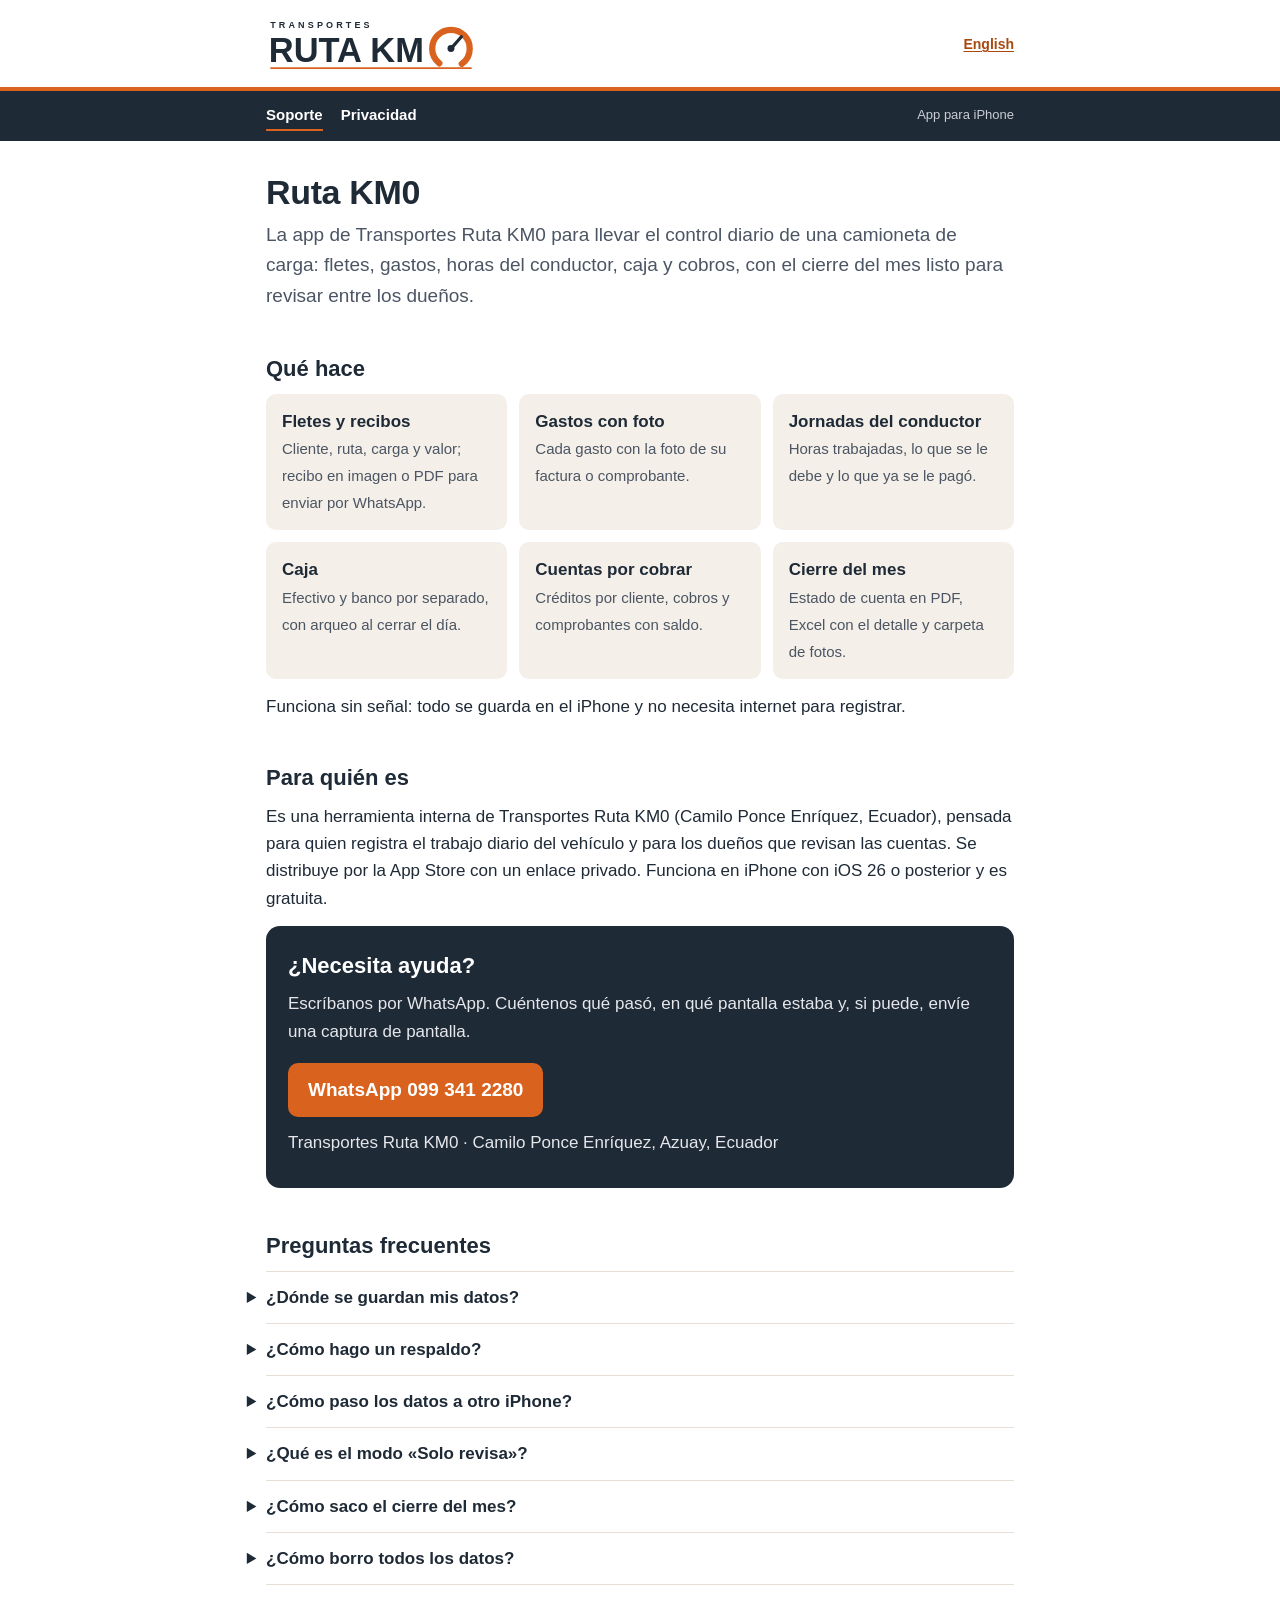
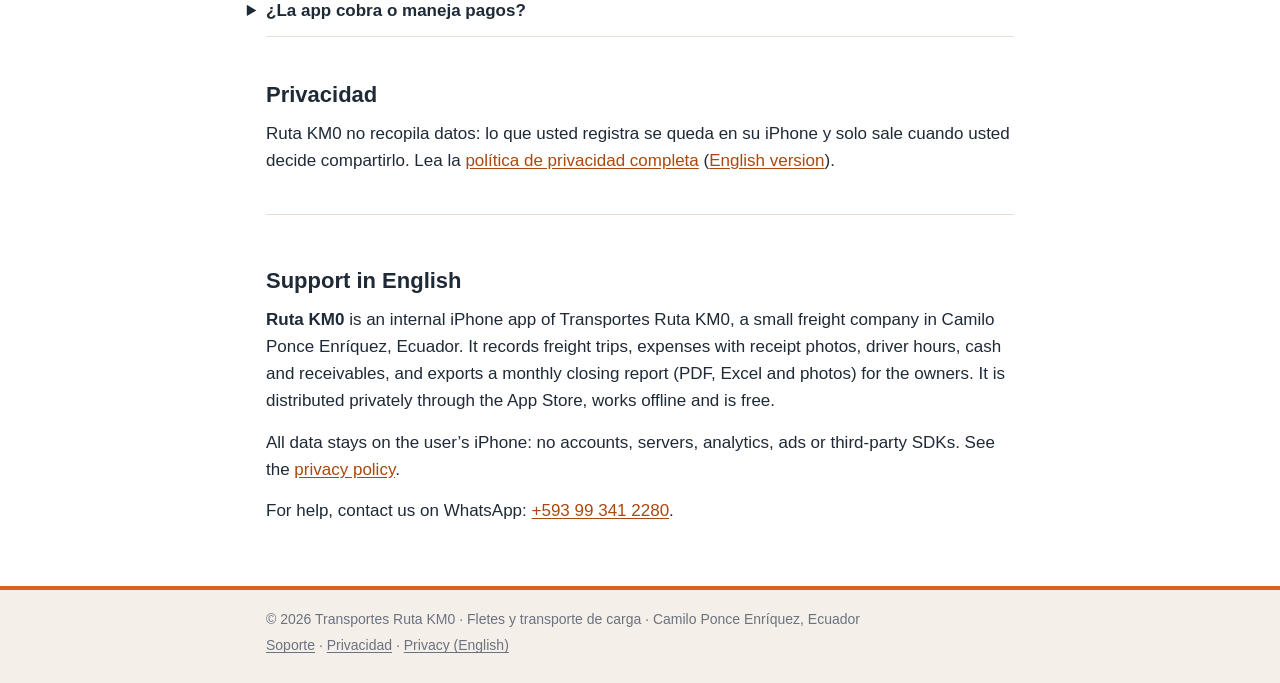
==== index.html @ c0ecf599 "Sitio de soporte y política de privacidad de Ruta KM0 Páginas para App Store Connect: soporte (index" ====
<!doctype html>
<html lang="es-EC">
<head>
<meta charset="utf-8">
<meta name="viewport" content="width=device-width, initial-scale=1">
<title>Soporte · Ruta KM0</title>
<meta name="description" content="Soporte de Ruta KM0, la app de Transportes Ruta KM0 para controlar fletes, gastos, jornadas, caja y cobros de una camioneta de carga.">
<link rel="icon" type="image/png" href="favicon.png">
<link rel="apple-touch-icon" href="apple-touch-icon.png">
<link rel="stylesheet" href="estilos.css">
</head>
<body>

<header class="cabecera">
  <div class="contenedor">
    <a href="index.html" aria-label="Ruta KM0, inicio y soporte">
      <svg class="logo" viewBox="28 64 604 152" role="img" aria-labelledby="logo-t" xmlns="http://www.w3.org/2000/svg">
        <title id="logo-t">Transportes Ruta KM0</title>
        <text x="40" y="92" font-size="26" font-weight="700" letter-spacing="9">TRANSPORTES</text>
        <text x="36" y="190" font-size="100" font-weight="900" textLength="446" lengthAdjust="spacingAndGlyphs">RUTA KM</text>
        <g transform="translate(560 152)">
          <circle r="54" fill="none" stroke="#D9631E" stroke-width="18" stroke-dasharray="268 72" stroke-dashoffset="-36" stroke-linecap="round" transform="rotate(90)"/>
          <line class="aguja" x1="0" y1="0" x2="30" y2="-34" stroke-width="9" stroke-linecap="round"/>
          <circle class="tinta" r="10"/>
        </g>
        <rect x="40" y="206" width="580" height="5" rx="2.5" fill="#D9631E"/>
      </svg>
    </a>
    <a class="idioma" href="#english" hreflang="en" lang="en">English</a>
  </div>
  <div class="filete"></div>
  <div class="barra">
    <div class="contenedor">
      <nav aria-label="Secciones">
        <a href="index.html" aria-current="page">Soporte</a>
        <a href="privacidad.html">Privacidad</a>
      </nav>
      <span class="vigencia">App para iPhone</span>
    </div>
  </div>
</header>

<main class="contenedor">
  <h1>Ruta KM0</h1>
  <p class="entrada">La app de Transportes Ruta KM0 para llevar el control diario de una camioneta de carga: fletes, gastos, horas del conductor, caja y cobros, con el cierre del mes listo para revisar entre los dueños.</p>

  <h2 id="que-es">Qué hace</h2>
  <ul class="tarjetas">
    <li><strong>Fletes y recibos</strong><span>Cliente, ruta, carga y valor; recibo en imagen o PDF para enviar por WhatsApp.</span></li>
    <li><strong>Gastos con foto</strong><span>Cada gasto con la foto de su factura o comprobante.</span></li>
    <li><strong>Jornadas del conductor</strong><span>Horas trabajadas, lo que se le debe y lo que ya se le pagó.</span></li>
    <li><strong>Caja</strong><span>Efectivo y banco por separado, con arqueo al cerrar el día.</span></li>
    <li><strong>Cuentas por cobrar</strong><span>Créditos por cliente, cobros y comprobantes con saldo.</span></li>
    <li><strong>Cierre del mes</strong><span>Estado de cuenta en PDF, Excel con el detalle y carpeta de fotos.</span></li>
  </ul>
  <p>Funciona sin señal: todo se guarda en el iPhone y no necesita internet para registrar.</p>

  <h2 id="para-quien">Para quién es</h2>
  <p>Es una herramienta interna de Transportes Ruta KM0 (Camilo Ponce Enríquez, Ecuador), pensada para quien registra el trabajo diario del vehículo y para los dueños que revisan las cuentas. Se distribuye por la App Store con un enlace privado. Funciona en iPhone con iOS 26 o posterior y es gratuita.</p>

  <section class="contacto" aria-labelledby="ayuda">
    <h2 id="ayuda">¿Necesita ayuda?</h2>
    <p>Escríbanos por WhatsApp. Cuéntenos qué pasó, en qué pantalla estaba y, si puede, envíe una captura de pantalla.</p>
    <a class="boton" href="https://wa.me/593993412280">WhatsApp 099 341 2280</a>
    <p>Transportes Ruta KM0 · Camilo Ponce Enríquez, Azuay, Ecuador</p>
  </section>

  <h2 id="preguntas">Preguntas frecuentes</h2>

  <details>
    <summary>¿Dónde se guardan mis datos?</summary>
    <p>Solo en su iPhone. La app no tiene cuentas, ni servidores, ni analítica, y Transportes Ruta KM0 no recibe lo que usted registra. Los detalles están en la <a href="privacidad.html">política de privacidad</a>.</p>
  </details>

  <details>
    <summary>¿Cómo hago un respaldo?</summary>
    <p>Vaya a <span class="ruta">Más › Datos y respaldo</span>, toque «Preparar respaldo completo» y luego «Compartir respaldo». Guárdelo en Archivos (iCloud Drive) o envíelo por WhatsApp a los dueños. Recomendamos hacerlo cada semana. El archivo no tiene contraseña: compártalo solo con personas de confianza.</p>
  </details>

  <details>
    <summary>¿Cómo paso los datos a otro iPhone?</summary>
    <p>Abra el archivo ZIP del respaldo desde WhatsApp o Archivos y elija «Ruta KM0», o entre a <span class="ruta">Más › Datos y respaldo</span> › «Importar respaldo». La app muestra un resumen del contenido y pide confirmación antes de reemplazar los datos de ese teléfono.</p>
  </details>

  <details>
    <summary>¿Qué es el modo «Solo revisa»?</summary>
    <p>En <span class="ruta">Más › Puesta en marcha</span> se elige el rol del teléfono. «Registra» es para quien anota el trabajo diario; «Solo revisa» es para los dueños: oculta los botones que modifican datos y deja ver, exportar e imprimir.</p>
  </details>

  <details>
    <summary>¿Cómo saco el cierre del mes?</summary>
    <p>En la pestaña Más toque «Exportar cierre del mes», elija el mes y genere el paquete. Puede compartir el paquete completo (ZIP), solo el estado de cuenta (PDF) o solo los datos (Excel), o imprimir el estado de cuenta.</p>
  </details>

  <details>
    <summary>¿Cómo borro todos los datos?</summary>
    <p>En <span class="ruta">Más › Datos y respaldo</span> toque «Borrar todos los datos de este teléfono» y confirme dos veces. No se puede deshacer, así que haga antes un respaldo si lo va a necesitar. Desinstalar la app también borra todo lo que guardó en el iPhone.</p>
  </details>

  <details>
    <summary>¿La app cobra o maneja pagos?</summary>
    <p>No. La app es gratuita y no procesa pagos: solo registra los cobros y pagos que se hicieron por fuera.</p>
  </details>

  <h2 id="privacidad">Privacidad</h2>
  <p>Ruta KM0 no recopila datos: lo que usted registra se queda en su iPhone y solo sale cuando usted decide compartirlo. Lea la <a href="privacidad.html">política de privacidad completa</a> (<a href="privacy.html" hreflang="en" lang="en">English version</a>).</p>

  <section class="ingles" id="english" lang="en" aria-labelledby="en-t">
    <h2 id="en-t">Support in English</h2>
    <p><strong>Ruta KM0</strong> is an internal iPhone app of Transportes Ruta KM0, a small freight company in Camilo Ponce Enríquez, Ecuador. It records freight trips, expenses with receipt photos, driver hours, cash and receivables, and exports a monthly closing report (PDF, Excel and photos) for the owners. It is distributed privately through the App Store, works offline and is free.</p>
    <p>All data stays on the user’s iPhone: no accounts, servers, analytics, ads or third-party SDKs. See the <a href="privacy.html">privacy policy</a>.</p>
    <p>For help, contact us on WhatsApp: <a href="https://wa.me/593993412280">+593 99 341 2280</a>.</p>
  </section>
</main>

<footer class="pie">
  <div class="contenedor">
    <p>© 2026 Transportes Ruta KM0 · Fletes y transporte de carga · Camilo Ponce Enríquez, Ecuador</p>
    <p><a href="index.html">Soporte</a> · <a href="privacidad.html">Privacidad</a> · <a href="privacy.html" hreflang="en" lang="en">Privacy (English)</a></p>
  </div>
</footer>

</body>
</html>
---- estilos.css ----
/* Ruta KM0 · sitio de soporte y privacidad
   Línea gráfica: naranja #D9631E, grafito #1F2A37, arena #F4EFE8, gris texto #6B7280 */

:root {
  --naranja: #D9631E;
  --grafito: #1F2A37;
  --fondo: #FFFFFF;
  --superficie: #F4EFE8;
  --texto: #1F2A37;
  --texto-suave: #4B5563;
  --gris: #6B7280;
  --borde: #E6DFD4;
  --enlace: #A9480F;
  --tinta-logo: #1F2A37;
  --cabecera: #FFFFFF;
  color-scheme: light;
}

@media (prefers-color-scheme: dark) {
  :root:not([data-theme="light"]) {
    --fondo: #121922;
    --superficie: #1F2A37;
    --texto: #F3F4F6;
    --texto-suave: #D1D5DB;
    --gris: #A3AAB5;
    --borde: #2F3D4D;
    --enlace: #F2954F;
    --tinta-logo: #FFFFFF;
    --cabecera: #18212C;
    color-scheme: dark;
  }
}

:root[data-theme="dark"] {
  --fondo: #121922;
  --superficie: #1F2A37;
  --texto: #F3F4F6;
  --texto-suave: #D1D5DB;
  --gris: #A3AAB5;
  --borde: #2F3D4D;
  --enlace: #F2954F;
  --tinta-logo: #FFFFFF;
  --cabecera: #18212C;
  color-scheme: dark;
}

*, *::before, *::after { box-sizing: border-box; }

html { -webkit-text-size-adjust: 100%; }

body {
  margin: 0;
  background: var(--fondo);
  color: var(--texto);
  font-family: -apple-system, BlinkMacSystemFont, "SF Pro Text", Inter, "Helvetica Neue", Helvetica, Arial, sans-serif;
  font-size: 17px;
  line-height: 1.6;
}

a { color: var(--enlace); text-underline-offset: 2px; }
a:hover { text-decoration-thickness: 2px; }

.contenedor {
  max-width: 780px;
  margin: 0 auto;
  padding: 0 16px;
}

/* Cabecera: logo sobre blanco, filete naranja y barra grafito, como los recibos de la app */

.cabecera { background: var(--cabecera); }
.cabecera .contenedor {
  display: flex;
  align-items: center;
  justify-content: space-between;
  gap: 16px;
  padding-top: 18px;
  padding-bottom: 16px;
}
.logo { display: block; width: 210px; max-width: 58vw; height: auto; }
.logo text { font-family: "Helvetica Neue", Helvetica, Arial, sans-serif; fill: var(--tinta-logo); }
.logo .tinta { fill: var(--tinta-logo); }
.logo .aguja { stroke: var(--tinta-logo); }

.idioma {
  font-size: 14px;
  font-weight: 600;
  white-space: nowrap;
}

.filete { height: 4px; background: var(--naranja); }

.barra { background: var(--grafito); color: #FFFFFF; }
.barra .contenedor {
  display: flex;
  flex-wrap: wrap;
  align-items: center;
  justify-content: space-between;
  gap: 4px 16px;
  padding-top: 10px;
  padding-bottom: 10px;
}
.barra nav { display: flex; flex-wrap: wrap; gap: 4px 18px; }
.barra a {
  color: #FFFFFF;
  text-decoration: none;
  font-size: 15px;
  font-weight: 600;
  padding: 2px 0;
  border-bottom: 2px solid transparent;
}
.barra a:hover { border-bottom-color: rgba(255, 255, 255, 0.5); }
.barra a[aria-current="page"] { border-bottom-color: var(--naranja); }
.barra .vigencia { font-size: 13px; color: #C9CED6; }

/* Contenido */

main.contenedor { padding-top: 32px; padding-bottom: 48px; }

h1 {
  font-size: 34px;
  line-height: 1.15;
  font-weight: 800;
  letter-spacing: -0.01em;
  margin: 0 0 8px;
}
h2 {
  font-size: 22px;
  line-height: 1.3;
  font-weight: 750;
  margin: 40px 0 10px;
  padding-top: 4px;
}
h2 .num { color: var(--naranja); margin-right: 6px; }
h3 { font-size: 18px; margin: 24px 0 6px; }

.entrada { font-size: 19px; color: var(--texto-suave); margin: 0 0 24px; }
.meta { font-size: 14px; color: var(--gris); margin: 0 0 24px; }

p, ul, ol { margin: 0 0 14px; }
ul, ol { padding-left: 22px; }
li { margin-bottom: 6px; }
li::marker { color: var(--naranja); }

.resumen {
  background: var(--superficie);
  border-left: 4px solid var(--naranja);
  border-radius: 10px;
  padding: 18px 20px 6px;
  margin: 0 0 28px;
}
.resumen h2 { margin-top: 0; font-size: 19px; }

.tarjetas {
  display: grid;
  grid-template-columns: repeat(auto-fit, minmax(220px, 1fr));
  gap: 12px;
  margin: 0 0 14px;
  padding: 0;
  list-style: none;
}
.tarjetas li {
  background: var(--superficie);
  border-radius: 10px;
  padding: 14px 16px;
  margin: 0;
}
.tarjetas strong { display: block; }
.tarjetas span { color: var(--texto-suave); font-size: 15px; }

.contacto {
  background: var(--grafito);
  color: #FFFFFF;
  border-radius: 14px;
  padding: 22px 22px 18px;
  margin: 8px 0 14px;
}
.contacto h2 { margin-top: 0; color: #FFFFFF; }
.contacto p { color: #E5E7EB; }
.boton {
  display: inline-block;
  background: var(--naranja);
  color: #FFFFFF;
  font-size: 19px;
  font-weight: 750;
  text-decoration: none;
  padding: 12px 20px;
  border-radius: 10px;
  margin: 4px 0 12px;
}
.boton:hover { background: #C4561A; }

details {
  border-bottom: 1px solid var(--borde);
  padding: 12px 0;
}
details:first-of-type { border-top: 1px solid var(--borde); }
summary {
  cursor: pointer;
  font-weight: 650;
  list-style-position: outside;
}
details[open] summary { margin-bottom: 8px; }
details p:last-child, details ul:last-child { margin-bottom: 4px; }

.ruta { font-weight: 600; white-space: nowrap; }

.ingles {
  border-top: 1px solid var(--borde);
  margin-top: 40px;
  padding-top: 8px;
}

/* Pie */

.pie {
  border-top: 4px solid var(--naranja);
  background: var(--superficie);
  color: var(--gris);
  font-size: 14px;
}
.pie .contenedor { padding-top: 18px; padding-bottom: 22px; }
.pie p { margin: 0 0 4px; }
.pie a { color: inherit; }

@media (max-width: 520px) {
  body { font-size: 16px; }
  h1 { font-size: 28px; }
  h2 { font-size: 20px; }
  .entrada { font-size: 17px; }
  .barra .vigencia { width: 100%; }
}

@media print {
  .barra nav, .idioma, .boton { display: none; }
  body { font-size: 11pt; }
}
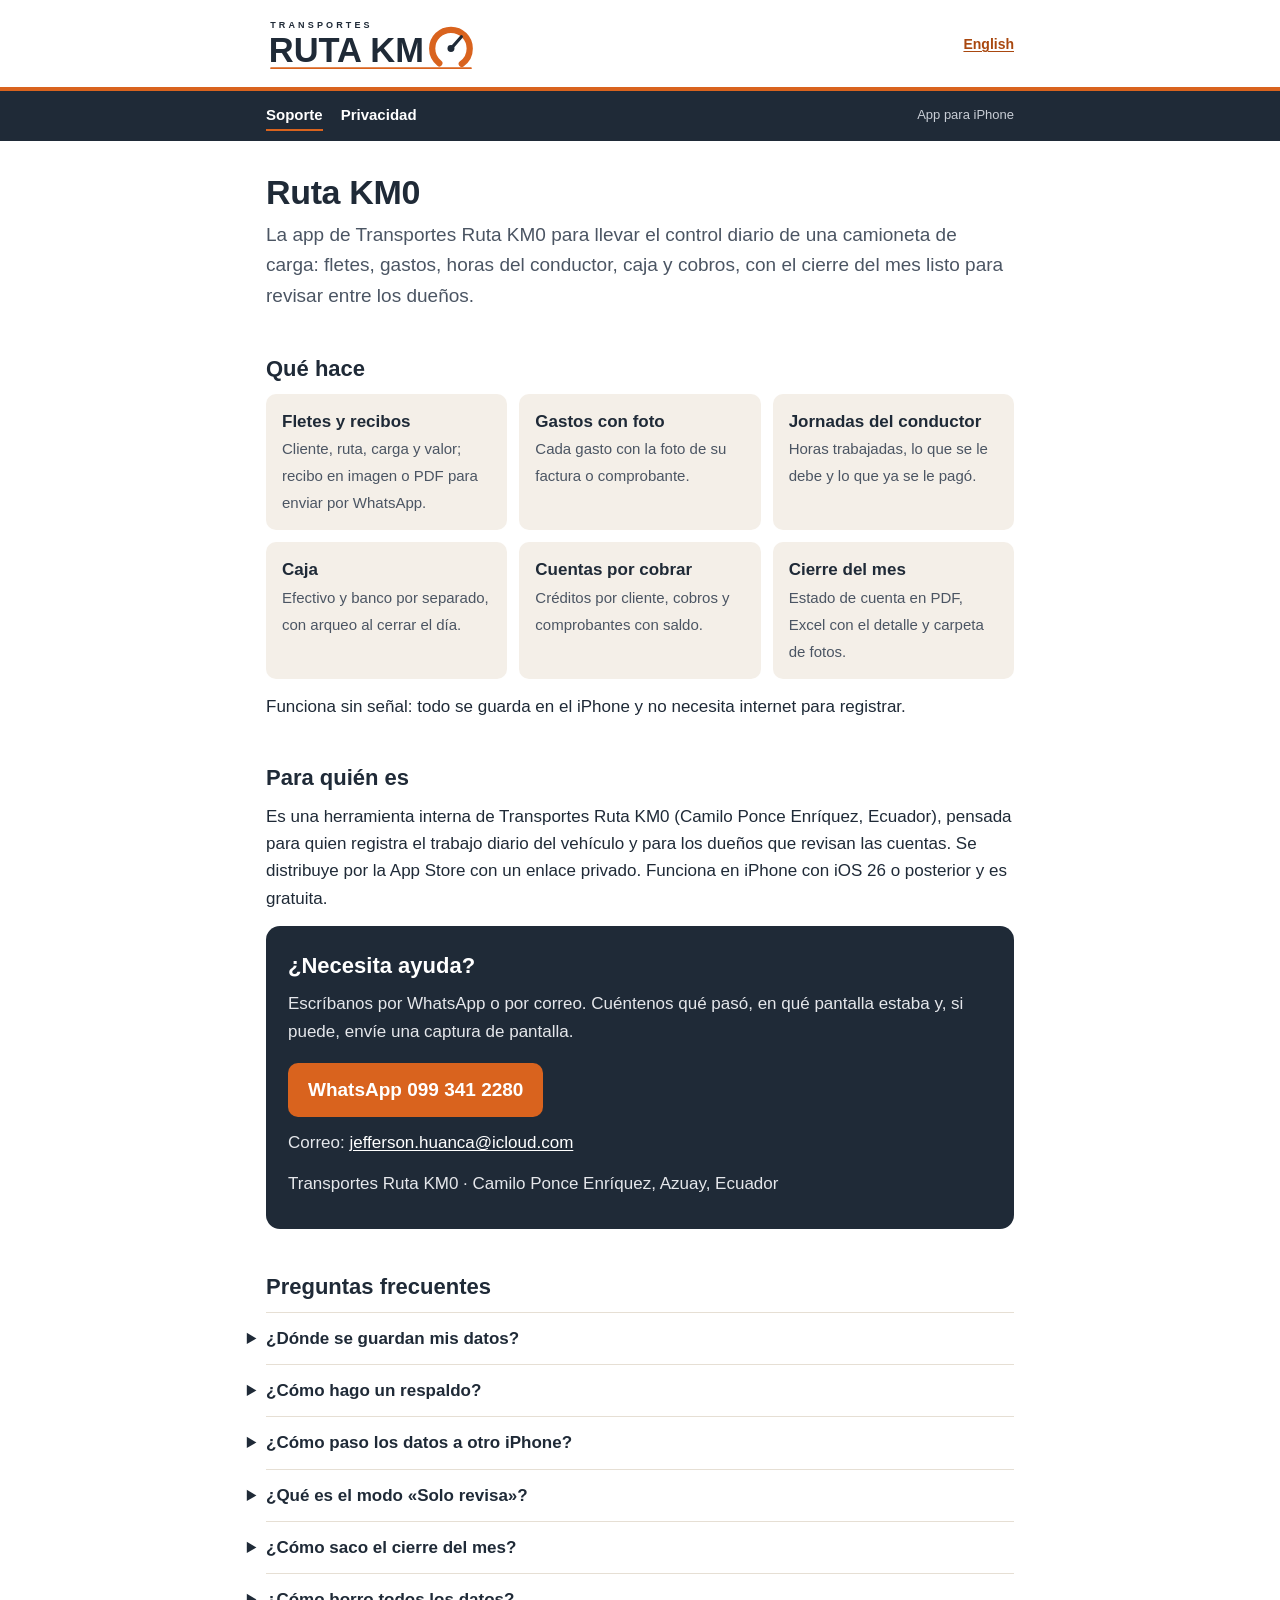
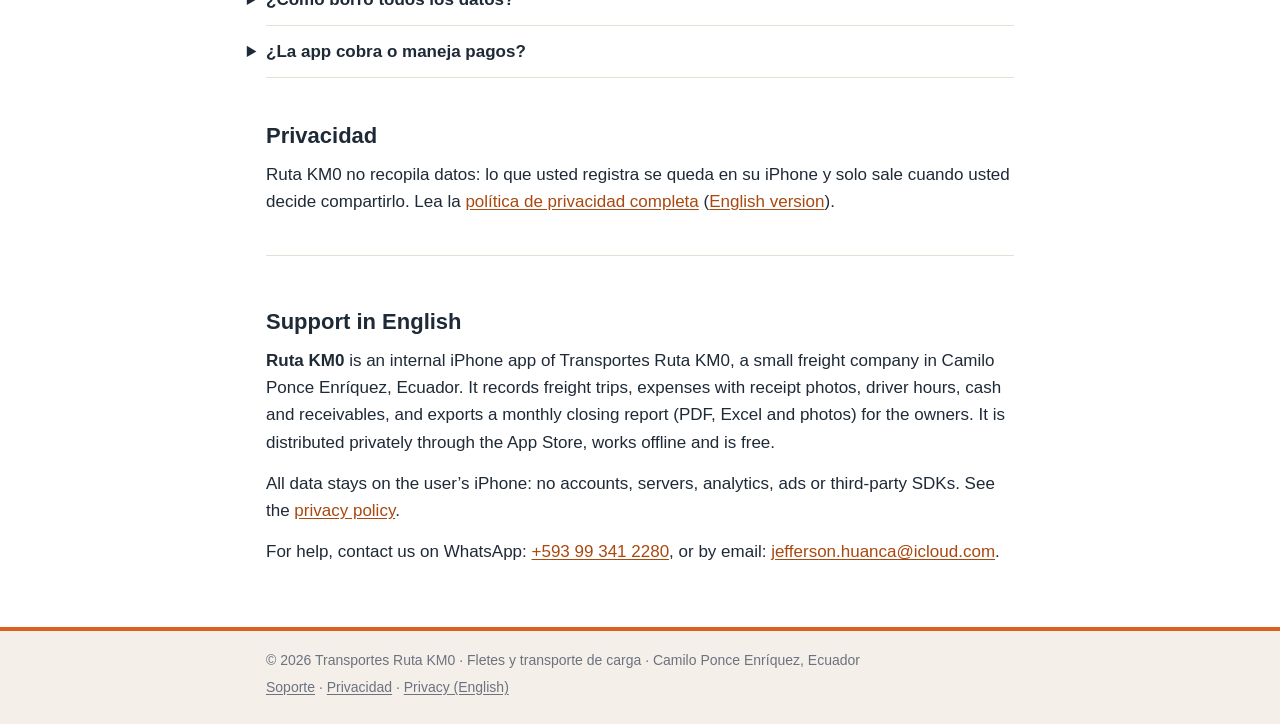
==== commit 10cff838: "Agrega el correo de contacto jefferson.huanca@icloud.com Co-Authored-By: Claude Opus 5.5 <noreply@an" ====
--- a/index.html
+++ b/index.html
@@ -60,8 +60,9 @@
 
   <section class="contacto" aria-labelledby="ayuda">
     <h2 id="ayuda">¿Necesita ayuda?</h2>
-    <p>Escríbanos por WhatsApp. Cuéntenos qué pasó, en qué pantalla estaba y, si puede, envíe una captura de pantalla.</p>
+    <p>Escríbanos por WhatsApp o por correo. Cuéntenos qué pasó, en qué pantalla estaba y, si puede, envíe una captura de pantalla.</p>
     <a class="boton" href="https://wa.me/593993412280">WhatsApp 099 341 2280</a>
+    <p>Correo: <a href="mailto:jefferson.huanca@icloud.com">jefferson.huanca@icloud.com</a></p>
     <p>Transportes Ruta KM0 · Camilo Ponce Enríquez, Azuay, Ecuador</p>
   </section>
 
@@ -109,7 +110,7 @@
     <h2 id="en-t">Support in English</h2>
     <p><strong>Ruta KM0</strong> is an internal iPhone app of Transportes Ruta KM0, a small freight company in Camilo Ponce Enríquez, Ecuador. It records freight trips, expenses with receipt photos, driver hours, cash and receivables, and exports a monthly closing report (PDF, Excel and photos) for the owners. It is distributed privately through the App Store, works offline and is free.</p>
     <p>All data stays on the user’s iPhone: no accounts, servers, analytics, ads or third-party SDKs. See the <a href="privacy.html">privacy policy</a>.</p>
-    <p>For help, contact us on WhatsApp: <a href="https://wa.me/593993412280">+593 99 341 2280</a>.</p>
+    <p>For help, contact us on WhatsApp: <a href="https://wa.me/593993412280">+593 99 341 2280</a>, or by email: <a href="mailto:jefferson.huanca@icloud.com">jefferson.huanca@icloud.com</a>.</p>
   </section>
 </main>
 
--- a/estilos.css
+++ b/estilos.css
@@ -235,3 +235,5 @@
   .barra nav, .idioma, .boton { display: none; }
   body { font-size: 11pt; }
 }
+
+.contacto a:not(.boton) { color: #FFFFFF; }
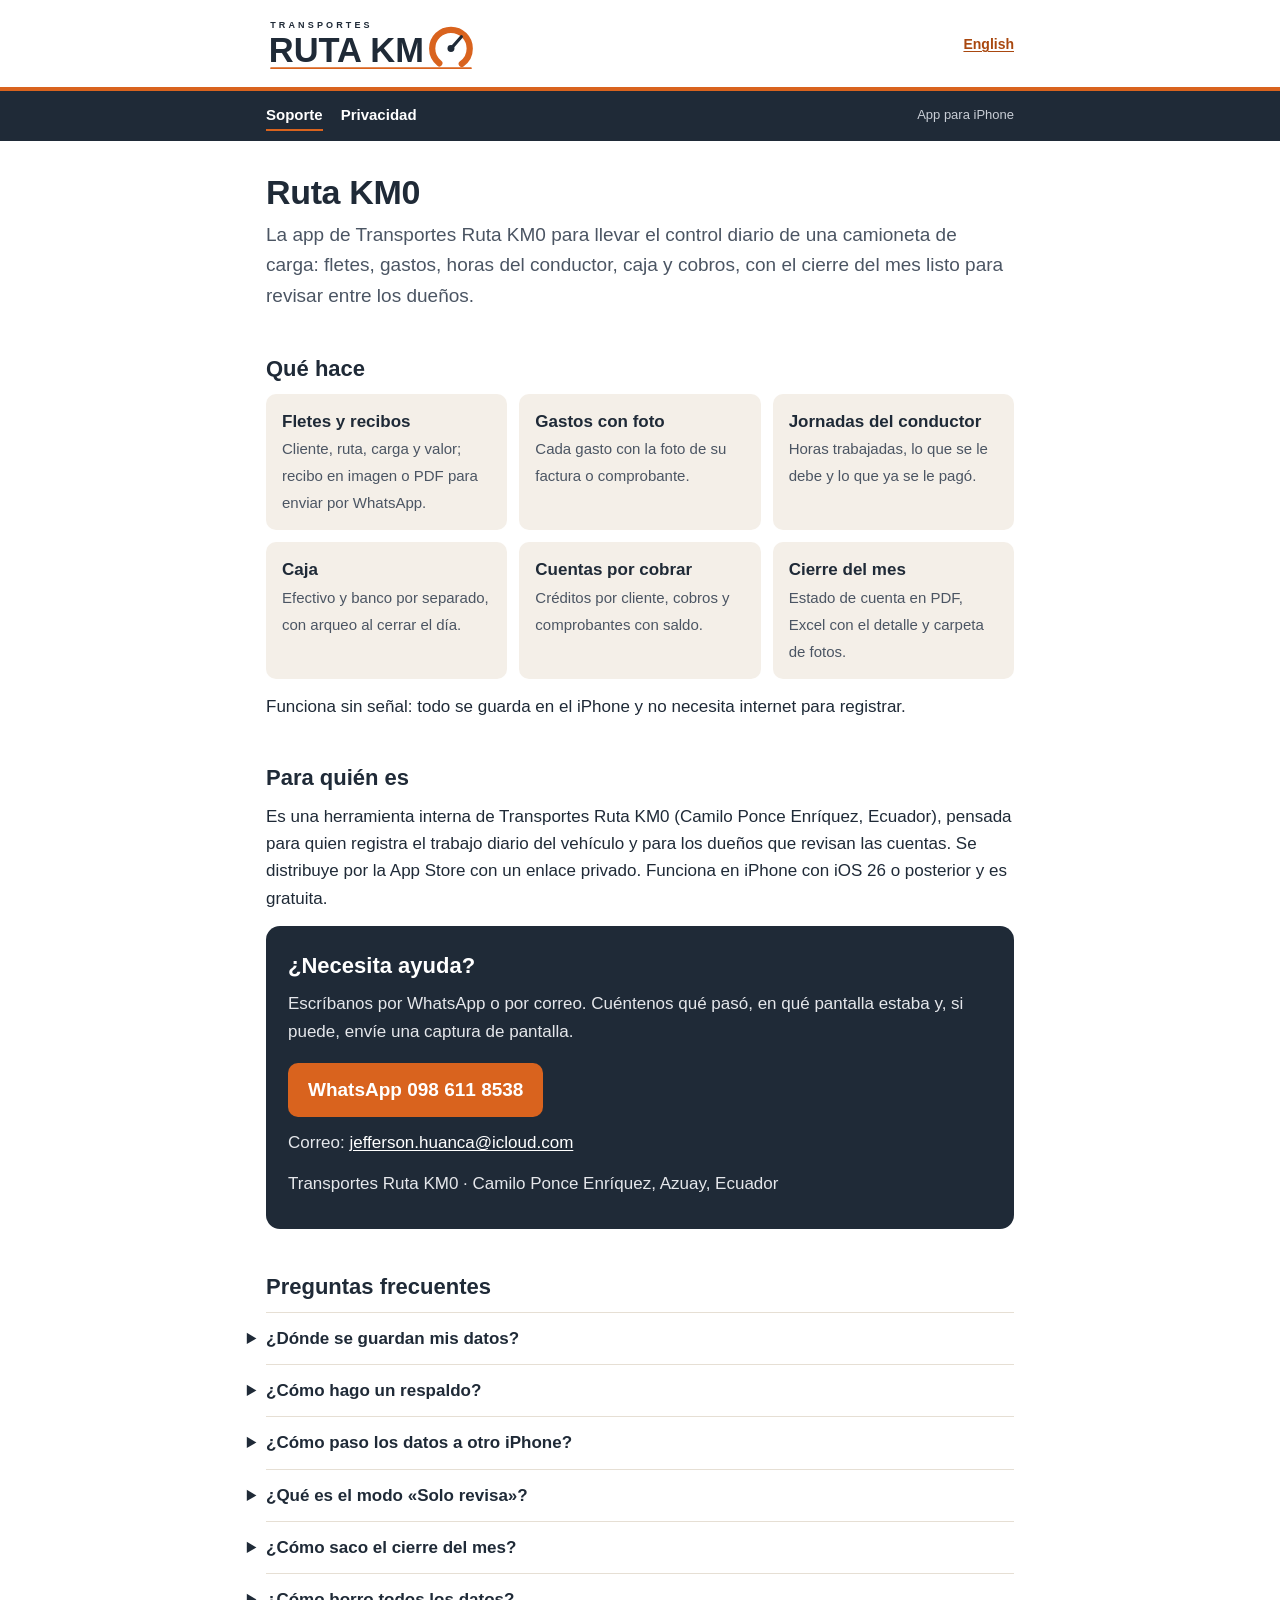
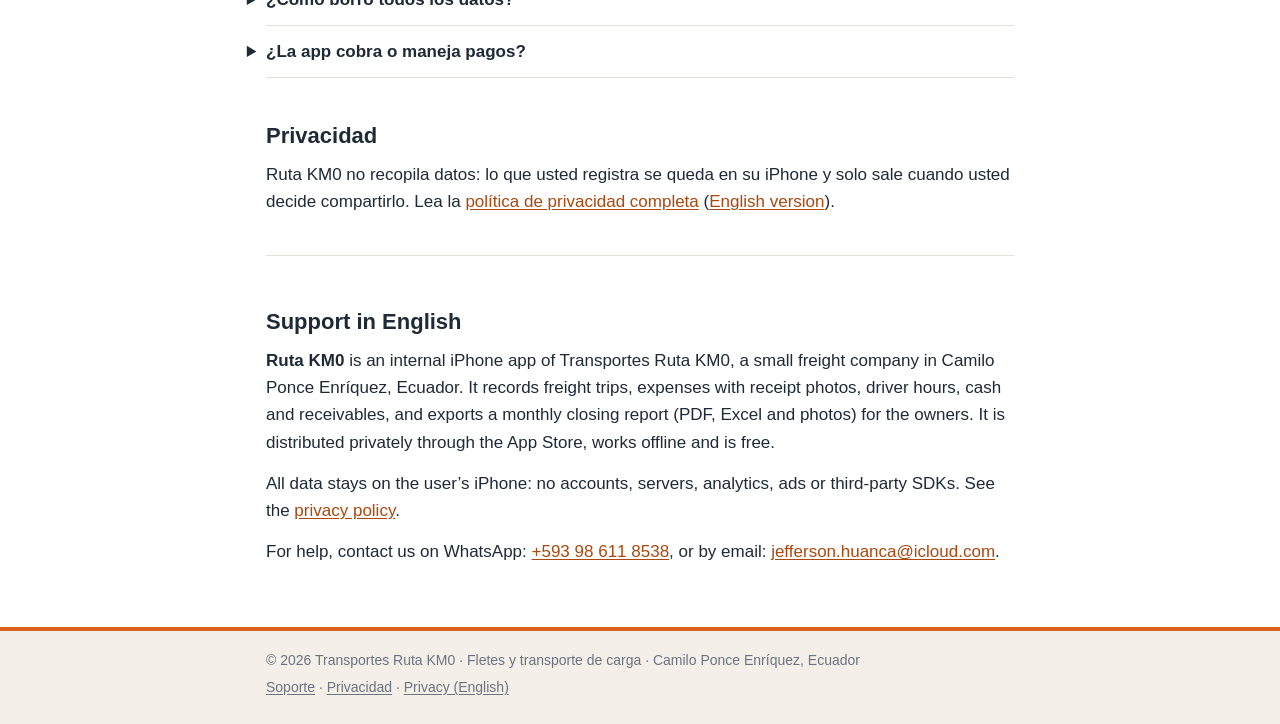
==== commit d542f470: "Cambia el WhatsApp de contacto al 0986118538 Co-Authored-By: Claude Opus 5.5 <noreply@anthropic.com>" ====
--- a/index.html
+++ b/index.html
@@ -61,7 +61,7 @@
   <section class="contacto" aria-labelledby="ayuda">
     <h2 id="ayuda">¿Necesita ayuda?</h2>
     <p>Escríbanos por WhatsApp o por correo. Cuéntenos qué pasó, en qué pantalla estaba y, si puede, envíe una captura de pantalla.</p>
-    <a class="boton" href="https://wa.me/593993412280">WhatsApp 099 341 2280</a>
+    <a class="boton" href="https://wa.me/593986118538">WhatsApp 098 611 8538</a>
     <p>Correo: <a href="mailto:jefferson.huanca@icloud.com">jefferson.huanca@icloud.com</a></p>
     <p>Transportes Ruta KM0 · Camilo Ponce Enríquez, Azuay, Ecuador</p>
   </section>
@@ -110,7 +110,7 @@
     <h2 id="en-t">Support in English</h2>
     <p><strong>Ruta KM0</strong> is an internal iPhone app of Transportes Ruta KM0, a small freight company in Camilo Ponce Enríquez, Ecuador. It records freight trips, expenses with receipt photos, driver hours, cash and receivables, and exports a monthly closing report (PDF, Excel and photos) for the owners. It is distributed privately through the App Store, works offline and is free.</p>
     <p>All data stays on the user’s iPhone: no accounts, servers, analytics, ads or third-party SDKs. See the <a href="privacy.html">privacy policy</a>.</p>
-    <p>For help, contact us on WhatsApp: <a href="https://wa.me/593993412280">+593 99 341 2280</a>, or by email: <a href="mailto:jefferson.huanca@icloud.com">jefferson.huanca@icloud.com</a>.</p>
+    <p>For help, contact us on WhatsApp: <a href="https://wa.me/593986118538">+593 98 611 8538</a>, or by email: <a href="mailto:jefferson.huanca@icloud.com">jefferson.huanca@icloud.com</a>.</p>
   </section>
 </main>
 
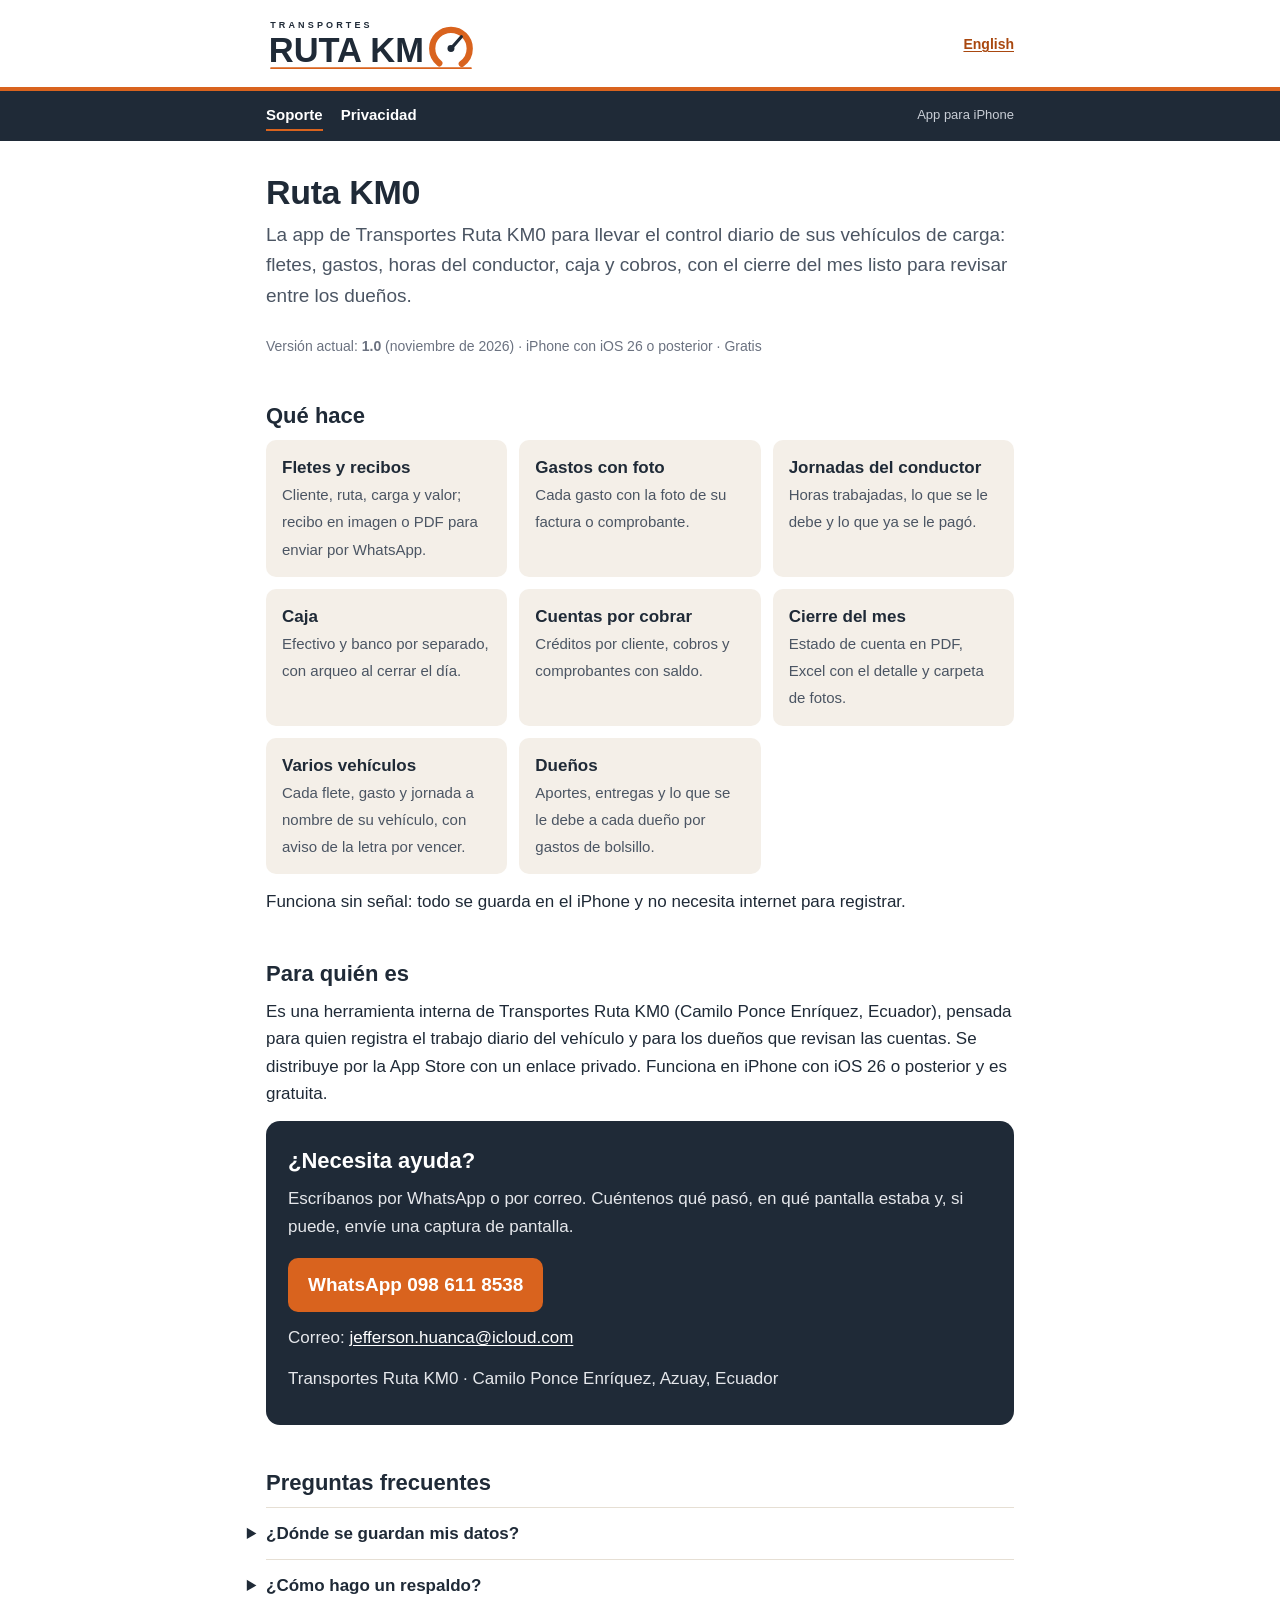
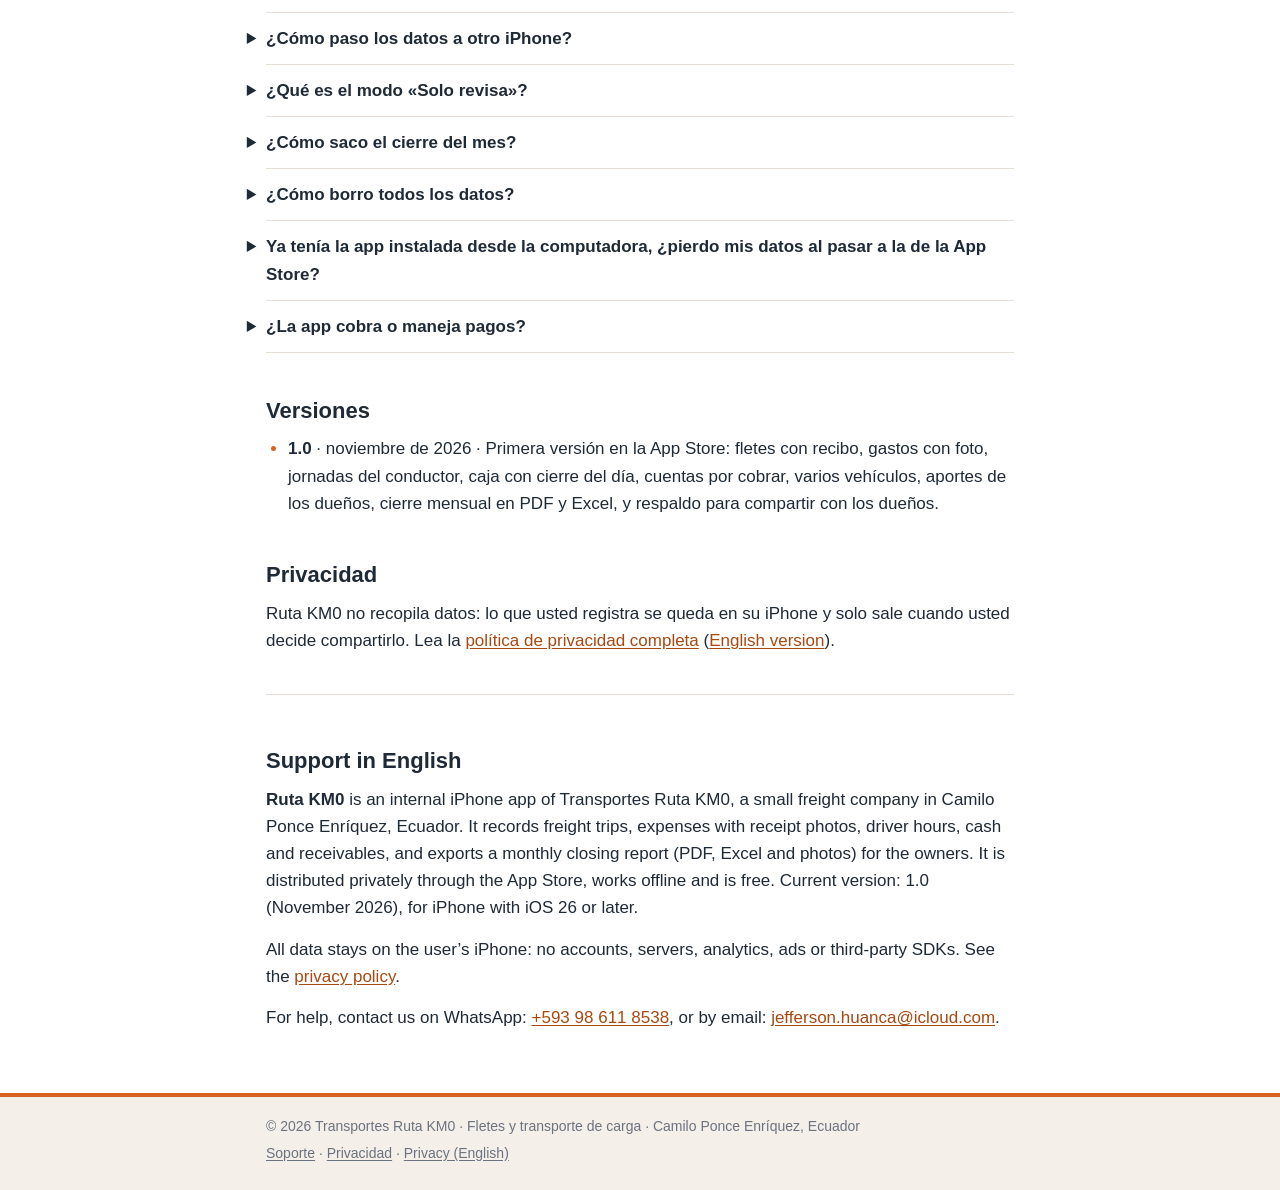
==== commit 1137f89e: "Sitio al día con la app Ruta KM0 1.0 - Soporte: versión actual 1.0, varios vehículos y dueños entre " ====
--- a/index.html
+++ b/index.html
@@ -42,7 +42,8 @@
 
 <main class="contenedor">
   <h1>Ruta KM0</h1>
-  <p class="entrada">La app de Transportes Ruta KM0 para llevar el control diario de una camioneta de carga: fletes, gastos, horas del conductor, caja y cobros, con el cierre del mes listo para revisar entre los dueños.</p>
+  <p class="entrada">La app de Transportes Ruta KM0 para llevar el control diario de sus vehículos de carga: fletes, gastos, horas del conductor, caja y cobros, con el cierre del mes listo para revisar entre los dueños.</p>
+  <p class="meta">Versión actual: <strong>1.0</strong> (noviembre de 2026) · iPhone con iOS 26 o posterior · Gratis</p>
 
   <h2 id="que-es">Qué hace</h2>
   <ul class="tarjetas">
@@ -52,6 +53,8 @@
     <li><strong>Caja</strong><span>Efectivo y banco por separado, con arqueo al cerrar el día.</span></li>
     <li><strong>Cuentas por cobrar</strong><span>Créditos por cliente, cobros y comprobantes con saldo.</span></li>
     <li><strong>Cierre del mes</strong><span>Estado de cuenta en PDF, Excel con el detalle y carpeta de fotos.</span></li>
+    <li><strong>Varios vehículos</strong><span>Cada flete, gasto y jornada a nombre de su vehículo, con aviso de la letra por vencer.</span></li>
+    <li><strong>Dueños</strong><span>Aportes, entregas y lo que se le debe a cada dueño por gastos de bolsillo.</span></li>
   </ul>
   <p>Funciona sin señal: todo se guarda en el iPhone y no necesita internet para registrar.</p>
 
@@ -99,16 +102,26 @@
   </details>
 
   <details>
+    <summary>Ya tenía la app instalada desde la computadora, ¿pierdo mis datos al pasar a la de la App Store?</summary>
+    <p>No. La versión de la App Store se instala encima de la anterior y conserva los datos. Por precaución, haga un respaldo en <span class="ruta">Más › Datos y respaldo</span> antes de actualizar.</p>
+  </details>
+
+  <details>
     <summary>¿La app cobra o maneja pagos?</summary>
     <p>No. La app es gratuita y no procesa pagos: solo registra los cobros y pagos que se hicieron por fuera.</p>
   </details>
+
+  <h2 id="versiones">Versiones</h2>
+  <ul>
+    <li><strong>1.0</strong> · noviembre de 2026 · Primera versión en la App Store: fletes con recibo, gastos con foto, jornadas del conductor, caja con cierre del día, cuentas por cobrar, varios vehículos, aportes de los dueños, cierre mensual en PDF y Excel, y respaldo para compartir con los dueños.</li>
+  </ul>
 
   <h2 id="privacidad">Privacidad</h2>
   <p>Ruta KM0 no recopila datos: lo que usted registra se queda en su iPhone y solo sale cuando usted decide compartirlo. Lea la <a href="privacidad.html">política de privacidad completa</a> (<a href="privacy.html" hreflang="en" lang="en">English version</a>).</p>
 
   <section class="ingles" id="english" lang="en" aria-labelledby="en-t">
     <h2 id="en-t">Support in English</h2>
-    <p><strong>Ruta KM0</strong> is an internal iPhone app of Transportes Ruta KM0, a small freight company in Camilo Ponce Enríquez, Ecuador. It records freight trips, expenses with receipt photos, driver hours, cash and receivables, and exports a monthly closing report (PDF, Excel and photos) for the owners. It is distributed privately through the App Store, works offline and is free.</p>
+    <p><strong>Ruta KM0</strong> is an internal iPhone app of Transportes Ruta KM0, a small freight company in Camilo Ponce Enríquez, Ecuador. It records freight trips, expenses with receipt photos, driver hours, cash and receivables, and exports a monthly closing report (PDF, Excel and photos) for the owners. It is distributed privately through the App Store, works offline and is free. Current version: 1.0 (November 2026), for iPhone with iOS 26 or later.</p>
     <p>All data stays on the user’s iPhone: no accounts, servers, analytics, ads or third-party SDKs. See the <a href="privacy.html">privacy policy</a>.</p>
     <p>For help, contact us on WhatsApp: <a href="https://wa.me/593986118538">+593 98 611 8538</a>, or by email: <a href="mailto:jefferson.huanca@icloud.com">jefferson.huanca@icloud.com</a>.</p>
   </section>
